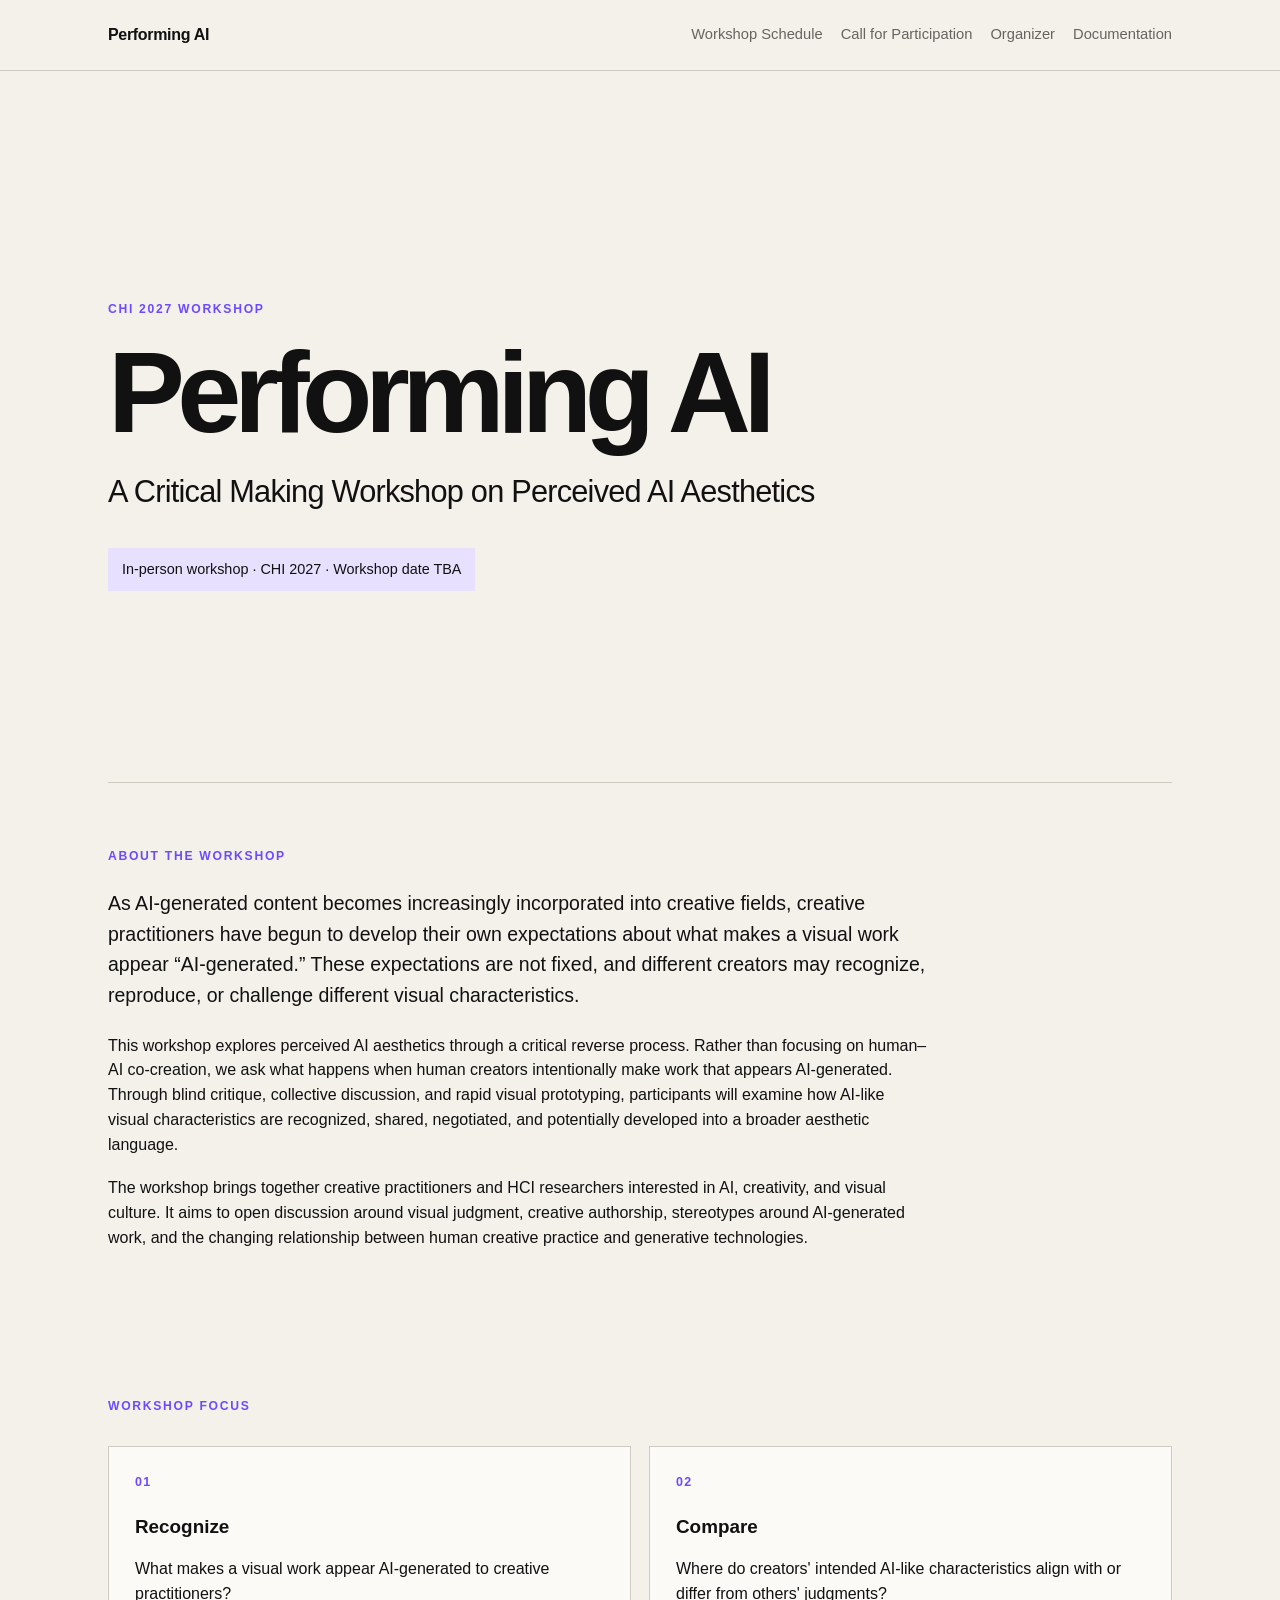
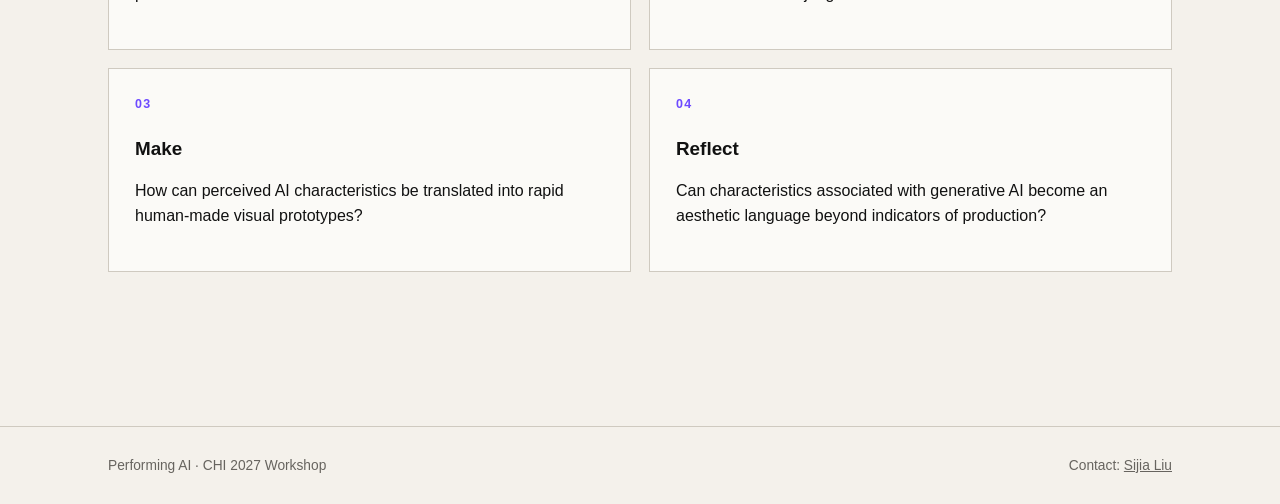
==== index.html @ 78264a0e "Add workshop website pages" ====
<!doctype html>
<html lang="en">
<head>
  <meta charset="utf-8">
  <meta name="viewport" content="width=device-width, initial-scale=1">
  <meta name="description" content="Performing AI: A Critical Making Workshop on Perceived AI Aesthetics at CHI 2027.">
  <title>Performing AI — CHI 2027 Workshop</title>
  <link rel="stylesheet" href="styles.css">
</head>
<body>
<header class="site-header">
  <nav class="nav">
    <a class="brand" href="index.html">Performing AI</a>
    <div class="nav-links">
      <a href="schedule.html">Workshop Schedule</a>
      <a href="cfp.html">Call for Participation</a>
      <a href="organizer.html">Organizer</a>
      <a href="documentation.html">Documentation</a>
    </div>
  </nav>
</header>
<main>
<section class="hero">
  <div class="eyebrow">CHI 2027 Workshop</div>
  <h1>Performing AI</h1>
  <p class="subtitle">A Critical Making Workshop on Perceived AI Aesthetics</p>
  <div class="hero-note">In-person workshop · CHI 2027 · Workshop date TBA</div>
</section>
<section class="section">
  <div class="prose">
    <div class="eyebrow">About the Workshop</div>
    <p class="lead">As AI-generated content becomes increasingly incorporated into creative fields, creative practitioners have begun to develop their own expectations about what makes a visual work appear “AI-generated.” These expectations are not fixed, and different creators may recognize, reproduce, or challenge different visual characteristics.</p>
    <p>This workshop explores perceived AI aesthetics through a critical reverse process. Rather than focusing on human–AI co-creation, we ask what happens when human creators intentionally make work that appears AI-generated. Through blind critique, collective discussion, and rapid visual prototyping, participants will examine how AI-like visual characteristics are recognized, shared, negotiated, and potentially developed into a broader aesthetic language.</p>
    <p>The workshop brings together creative practitioners and HCI researchers interested in AI, creativity, and visual culture. It aims to open discussion around visual judgment, creative authorship, stereotypes around AI-generated work, and the changing relationship between human creative practice and generative technologies.</p>
  </div>
</section>
<section class="section">
  <div class="eyebrow">Workshop Focus</div>
  <div class="grid">
    <div class="card"><span class="number">01</span><h3>Recognize</h3><p>What makes a visual work appear AI-generated to creative practitioners?</p></div>
    <div class="card"><span class="number">02</span><h3>Compare</h3><p>Where do creators' intended AI-like characteristics align with or differ from others' judgments?</p></div>
    <div class="card"><span class="number">03</span><h3>Make</h3><p>How can perceived AI characteristics be translated into rapid human-made visual prototypes?</p></div>
    <div class="card"><span class="number">04</span><h3>Reflect</h3><p>Can characteristics associated with generative AI become an aesthetic language beyond indicators of production?</p></div>
  </div>
</section></main>
<footer><div class="footer-inner"><div>Performing AI · CHI 2027 Workshop</div><div>Contact: <a href="mailto:sijialiu7-c@my.cityu.edu.hk">Sijia Liu</a></div></div></footer>
</body></html>
---- styles.css ----
:root {
  --bg: #f4f1eb;
  --paper: #fbfaf7;
  --ink: #111111;
  --muted: #67645f;
  --line: #cfcac0;
  --accent: #6d4aff;
  --accent-soft: #e7e1ff;
  --max: 1120px;
}
* { box-sizing: border-box; }
html { scroll-behavior: smooth; }
body { margin: 0; background: var(--bg); color: var(--ink); font-family: Arial, Helvetica, sans-serif; line-height: 1.55; }
a { color: inherit; }
.site-header { position: sticky; top: 0; z-index: 20; background: rgba(244, 241, 235, 0.94); backdrop-filter: blur(10px); border-bottom: 1px solid var(--line); }
.nav { max-width: var(--max); margin: 0 auto; min-height: 70px; padding: 14px 28px; display: flex; align-items: center; justify-content: space-between; gap: 22px; }
.brand { font-weight: 800; letter-spacing: -0.02em; text-decoration: none; white-space: nowrap; }
.nav-links { display: flex; flex-wrap: wrap; justify-content: flex-end; gap: 6px 18px; }
.nav-links a { text-decoration: none; font-size: 0.92rem; color: var(--muted); padding: 5px 0; border-bottom: 1px solid transparent; }
.nav-links a:hover, .nav-links a.active { color: var(--ink); border-bottom-color: var(--ink); }
main { max-width: var(--max); margin: 0 auto; padding: 64px 28px 90px; }
.hero { min-height: 72vh; display: grid; align-content: center; padding: 44px 0 70px; border-bottom: 1px solid var(--line); }
.eyebrow { text-transform: uppercase; letter-spacing: .14em; font-size: .76rem; font-weight: 700; color: var(--accent); margin-bottom: 22px; }
h1 { margin: 0; max-width: 930px; font-size: clamp(3.6rem, 9vw, 8.3rem); line-height: .9; letter-spacing: -0.065em; font-weight: 800; }
.subtitle { margin: 28px 0 0; max-width: 780px; font-size: clamp(1.2rem, 2.4vw, 2rem); line-height: 1.22; letter-spacing: -0.025em; }
.hero-note { margin-top: 38px; display: inline-flex; width: fit-content; gap: 12px; align-items: center; background: var(--accent-soft); padding: 10px 14px; font-size: .9rem; }
.section, .page-intro { padding: 64px 0; }
.page-intro { border-bottom: 1px solid var(--line); }
.page-intro h1 { font-size: clamp(3rem, 7vw, 6.3rem); }
h2 { margin: 0 0 22px; font-size: clamp(2rem, 4vw, 3.5rem); line-height: 1; letter-spacing: -0.04em; }
h3 { margin: 0 0 10px; font-size: 1.18rem; }
.lead { max-width: 850px; font-size: 1.22rem; line-height: 1.58; }
.prose { max-width: 820px; }
.prose p { margin: 0 0 1.15em; }
.grid { display: grid; grid-template-columns: repeat(2, minmax(0, 1fr)); gap: 18px; margin-top: 30px; }
.card { background: var(--paper); border: 1px solid var(--line); padding: 26px; }
.card .number { display: block; color: var(--accent); font-size: .78rem; font-weight: 800; letter-spacing: .1em; text-transform: uppercase; margin-bottom: 20px; }
.schedule { margin-top: 28px; border-top: 1px solid var(--line); }
.schedule-item { display: grid; grid-template-columns: 125px 1fr; gap: 24px; padding: 22px 0; border-bottom: 1px solid var(--line); }
.schedule-item .time { font-weight: 800; }
.meta { color: var(--muted); font-size: .95rem; }
.notice { margin: 28px 0; padding: 20px 22px; background: var(--accent-soft); border-left: 4px solid var(--accent); }
.button { display: inline-block; margin-top: 8px; background: var(--ink); color: white; text-decoration: none; padding: 11px 16px; font-size: .9rem; }
.placeholder { min-height: 46vh; display: grid; place-items: center; text-align: center; border: 1px dashed var(--line); background: var(--paper); padding: 40px; }
.placeholder p { max-width: 560px; color: var(--muted); }
footer { border-top: 1px solid var(--line); }
.footer-inner { max-width: var(--max); margin: 0 auto; padding: 28px; display: flex; justify-content: space-between; gap: 22px; font-size: .86rem; color: var(--muted); }
@media (max-width: 760px) {
  .nav { align-items: flex-start; flex-direction: column; }
  .nav-links { justify-content: flex-start; gap: 5px 14px; }
  main { padding-top: 42px; }
  .hero { min-height: 60vh; }
  .grid { grid-template-columns: 1fr; }
  .schedule-item { grid-template-columns: 1fr; gap: 6px; }
  .footer-inner { flex-direction: column; }
}
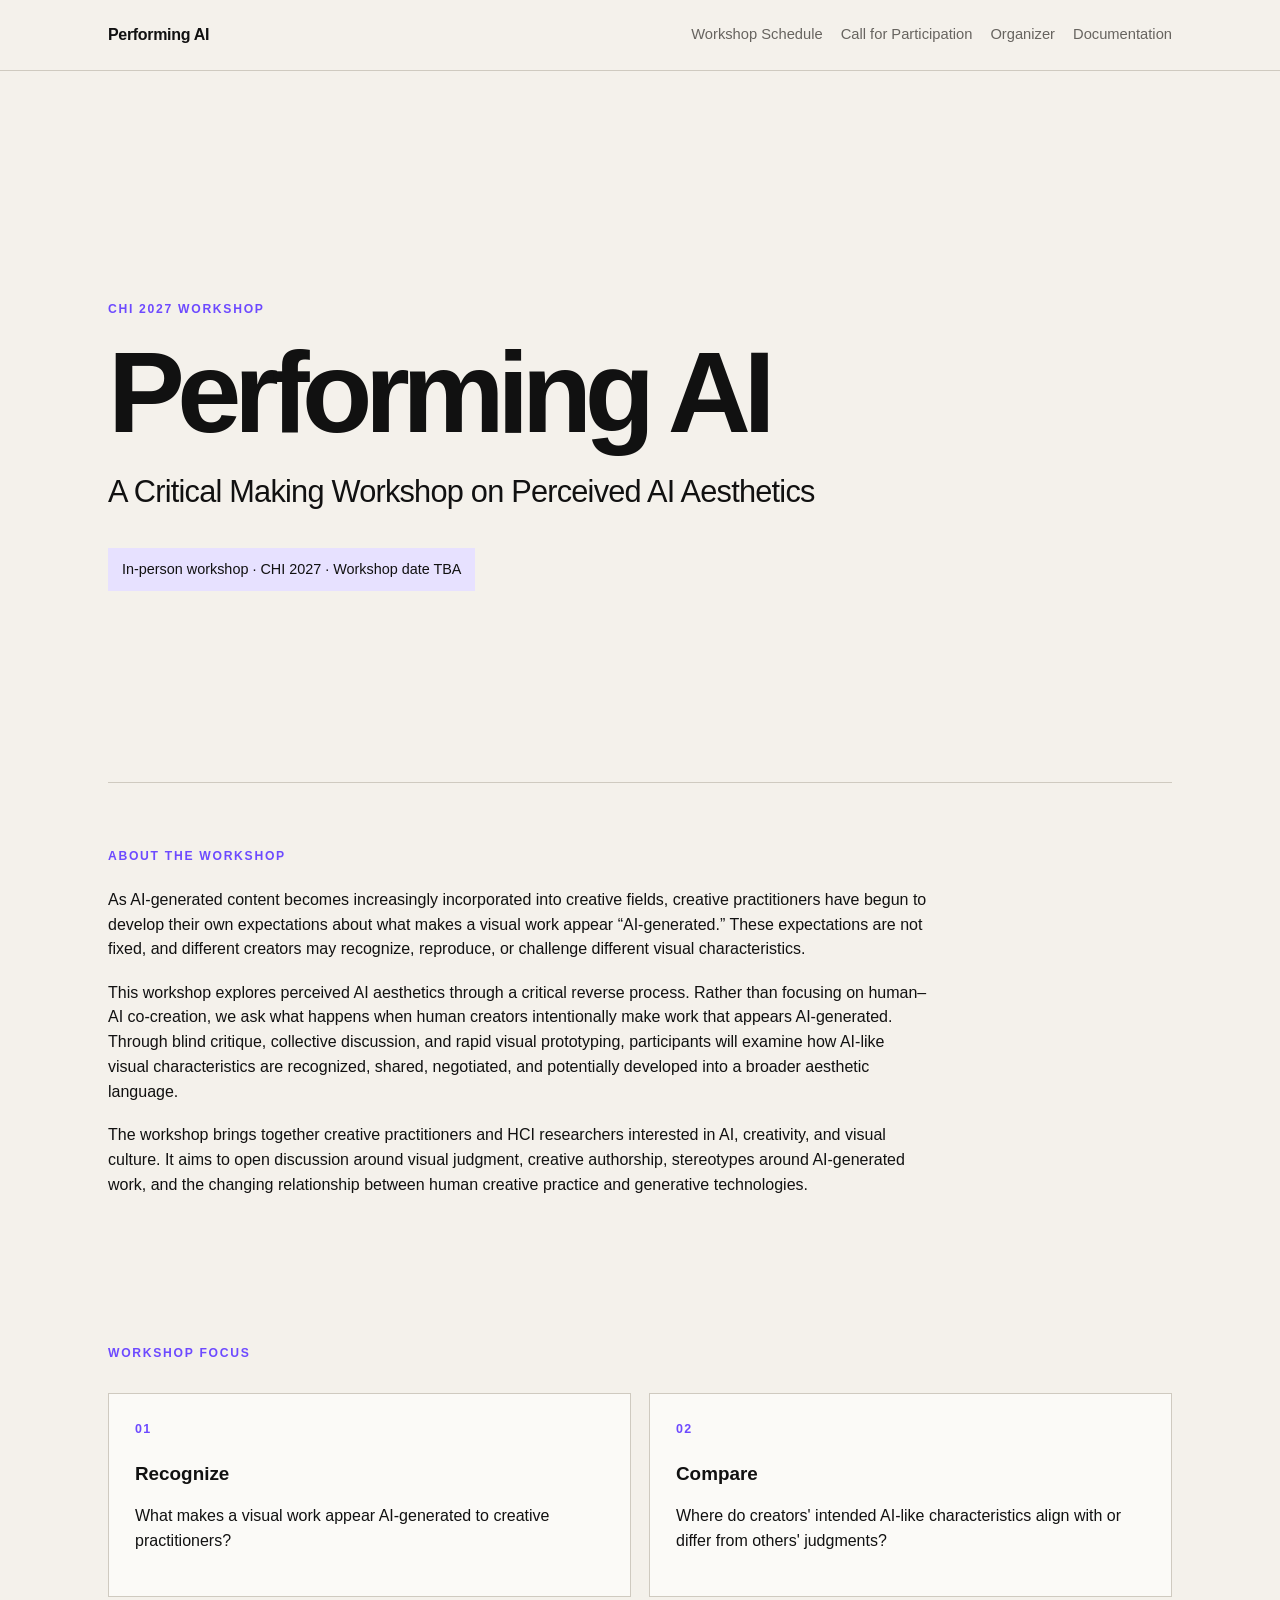
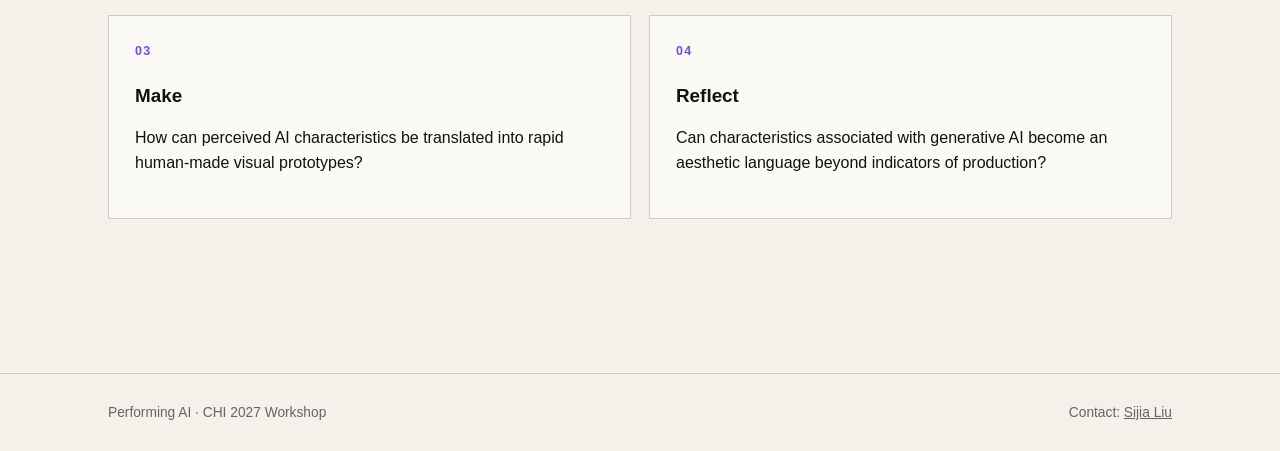
==== commit ce343c3e: "Use consistent paragraph font size on homepage" ====
--- a/index.html
+++ b/index.html
@@ -29,7 +29,7 @@
 <section class="section">
   <div class="prose">
     <div class="eyebrow">About the Workshop</div>
-    <p class="lead">As AI-generated content becomes increasingly incorporated into creative fields, creative practitioners have begun to develop their own expectations about what makes a visual work appear “AI-generated.” These expectations are not fixed, and different creators may recognize, reproduce, or challenge different visual characteristics.</p>
+    <p>As AI-generated content becomes increasingly incorporated into creative fields, creative practitioners have begun to develop their own expectations about what makes a visual work appear “AI-generated.” These expectations are not fixed, and different creators may recognize, reproduce, or challenge different visual characteristics.</p>
     <p>This workshop explores perceived AI aesthetics through a critical reverse process. Rather than focusing on human–AI co-creation, we ask what happens when human creators intentionally make work that appears AI-generated. Through blind critique, collective discussion, and rapid visual prototyping, participants will examine how AI-like visual characteristics are recognized, shared, negotiated, and potentially developed into a broader aesthetic language.</p>
     <p>The workshop brings together creative practitioners and HCI researchers interested in AI, creativity, and visual culture. It aims to open discussion around visual judgment, creative authorship, stereotypes around AI-generated work, and the changing relationship between human creative practice and generative technologies.</p>
   </div>
